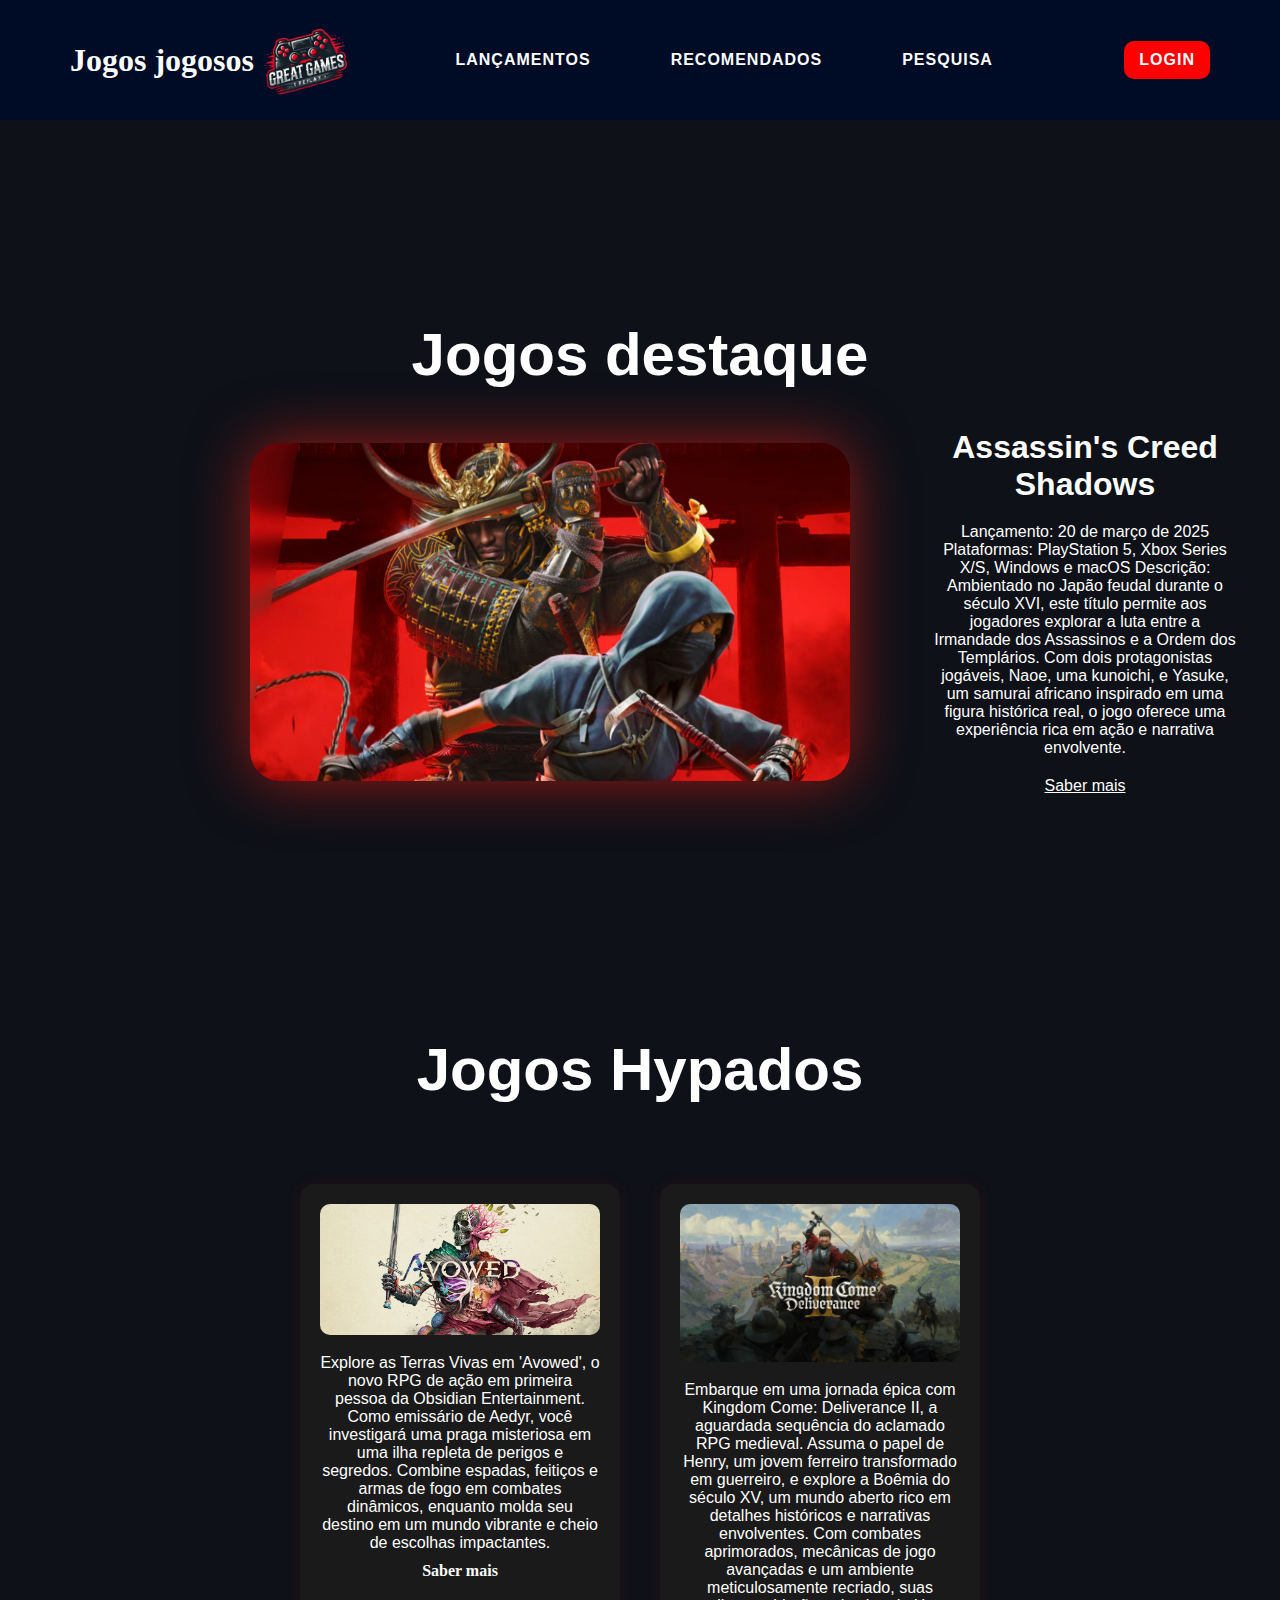
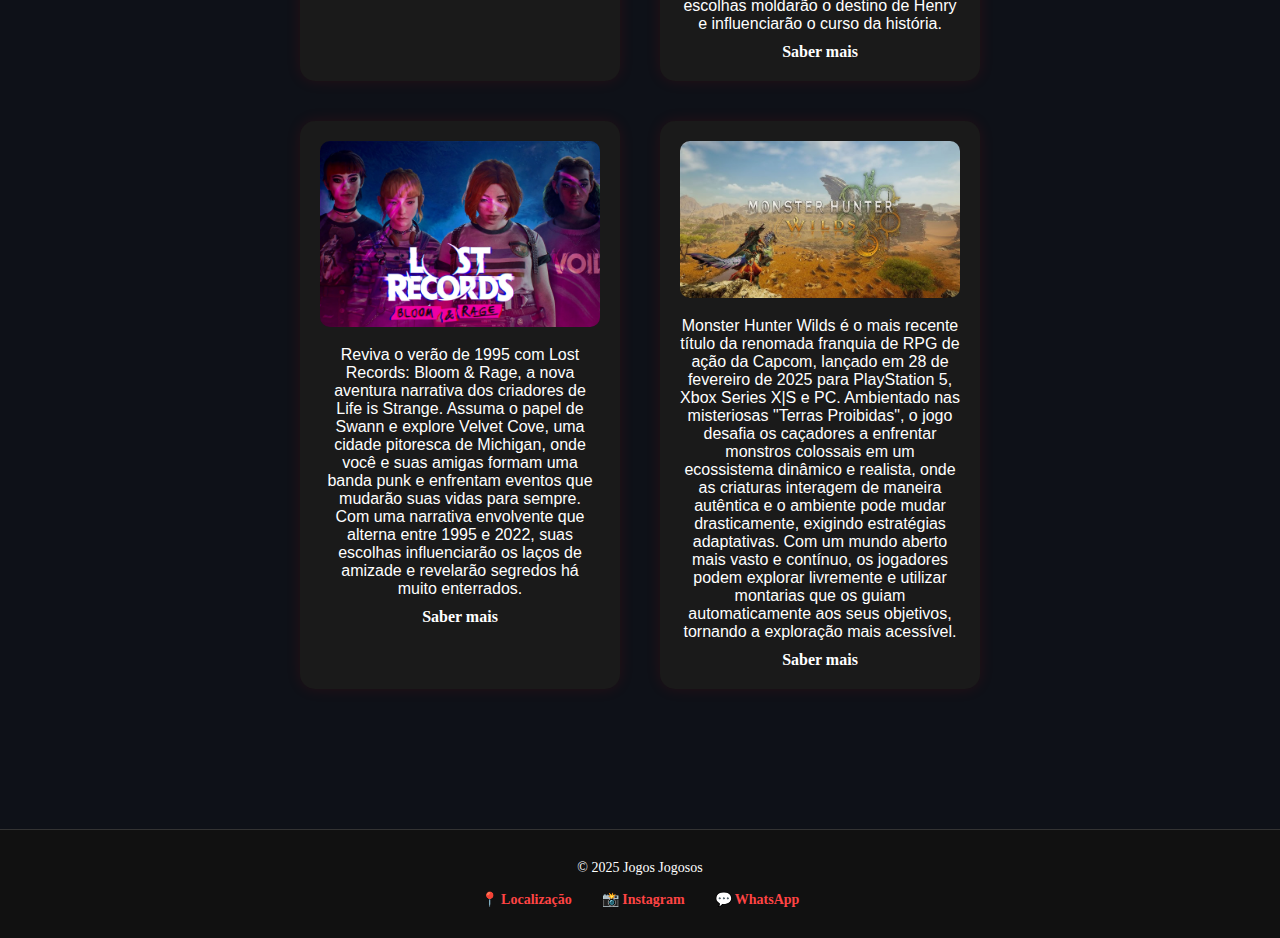
==== Trabalho login/Trabalho/index.html @ 49ce5caf "Site semi pronto" ====
<!DOCTYPE html>
<html lang="pt-br">
<head>
    <meta charset="UTF-8">
    <meta name="viewport" content="width=device-width, initial-scale=1.0">
    <link rel="icon" type="image/png" href="./imagens/emoji.png">
    <link rel="stylesheet" href="styles.css">
    <title>Jogos jogosos</title>
</head>
<body>
    <header>
        <div class="logo-container">
            <h1>Jogos jogosos</h1>
            <img src="imagens/emoji.png" alt="Logo do site Jogos Jogosos" title="Voltar à página inicial">
        </div>
        <nav>
            <ul>
                <li><a href="#" class="menu-link">Lançamentos</a></li>
                <li><a href="#" class="menu-link">Recomendados</a></li>
                <li><a href="#" class="menu-link">Pesquisa</a></li>
            </ul>
        </nav>
        <div class="login-container">
            <a href="login.html" class="login">Login</a>
        </div>
    </header>
    <main>
        <section class="jogo-destaque">
            <div class="titulo"><h1>Jogos destaque</h1></div>
            <article class="destaque-container">
                <img src="imagens/thk.jpg" alt="Imagem do jogo destaque do mês" title="Jogo Assassin's Creed Shadows">
                <div class="destaque-descricao">
                    <h2>Assassin's Creed Shadows</h2>
                    <p>Lançamento: 20 de março de 2025 Plataformas: PlayStation 5, Xbox Series X/S, Windows e macOS Descrição: Ambientado no Japão feudal durante o século XVI, este título permite aos jogadores explorar a luta entre a Irmandade dos Assassinos e a Ordem dos Templários. Com dois protagonistas jogáveis, Naoe, uma kunoichi, e Yasuke, um samurai africano inspirado em uma figura histórica real, o jogo oferece uma experiência rica em ação e narrativa envolvente.</p>
                    <a href="#">Saber mais</a>
                </div>
            </article>
        </section>

        

        <div class="titulo"><h1>Jogos Hypados</h1></div>
        <section class="jogos-lista">
            <article class="jogo-card">
              <img src="imagens/Avowed.jpg" alt="Imagem do jogo Avowed" title="Clique aqui para ter mais informações">
              <p>Explore as Terras Vivas em 'Avowed', o novo RPG de ação em primeira pessoa da Obsidian Entertainment. Como emissário de Aedyr, você investigará uma praga misteriosa em uma ilha repleta de perigos e segredos. Combine espadas, feitiços e armas de fogo em combates dinâmicos, enquanto molda seu destino em um mundo vibrante e cheio de escolhas impactantes.</p>
              <a href="https://store.steampowered.com/app/2457220/Avowed/">Saber mais</a>
            </article>
          
            <article class="jogo-card">
              <img src="imagens/kingdom-come-deliverance-2.jpg" alt="Imagem do jogo kingdom-come-deliverance-2" title="Clique aqui para ter mais informações">
              <p>Embarque em uma jornada épica com Kingdom Come: Deliverance II, a aguardada sequência do aclamado RPG medieval. Assuma o papel de Henry, um jovem ferreiro transformado em guerreiro, e explore a Boêmia do século XV, um mundo aberto rico em detalhes históricos e narrativas envolventes. Com combates aprimorados, mecânicas de jogo avançadas e um ambiente meticulosamente recriado, suas escolhas moldarão o destino de Henry e influenciarão o curso da história.</p>
              <a href="https://store.steampowered.com/app/1771300/Kingdom_Come_Deliverance_II/">Saber mais</a>
            </article>
          
            <article class="jogo-card">
              <img src="imagens/Lost Records.webp" alt="Imagem do jogo Lost Records" title="Clique aqui para ter mais informações">
              <p>Reviva o verão de 1995 com Lost Records: Bloom & Rage, a nova aventura narrativa dos criadores de Life is Strange. Assuma o papel de Swann e explore Velvet Cove, uma cidade pitoresca de Michigan, onde você e suas amigas formam uma banda punk e enfrentam eventos que mudarão suas vidas para sempre. Com uma narrativa envolvente que alterna entre 1995 e 2022, suas escolhas influenciarão os laços de amizade e revelarão segredos há muito enterrados.</p>
              <a href="https://store.steampowered.com/app/1902960/Lost_Records_Bloom__Rage/">Saber mais</a>
            </article>
          
            <article class="jogo-card">
              <img src="imagens/Monster Hunter Wilds.jpg" alt="Imagem do jogo Monster Hunter Wilds" title="Clique aqui para ter mais informações">
              <p>Monster Hunter Wilds é o mais recente título da renomada franquia de RPG de ação da Capcom, lançado em 28 de fevereiro de 2025 para PlayStation 5, Xbox Series X|S e PC. Ambientado nas misteriosas "Terras Proibidas", o jogo desafia os caçadores a enfrentar monstros colossais em um ecossistema dinâmico e realista, onde as criaturas interagem de maneira autêntica e o ambiente pode mudar drasticamente, exigindo estratégias adaptativas. Com um mundo aberto mais vasto e contínuo, os jogadores podem explorar livremente e utilizar montarias que os guiam automaticamente aos seus objetivos, tornando a exploração mais acessível.</p>
              <a href="https://store.steampowered.com/app/2246340/Monster_Hunter_Wilds/">Saber mais</a>
            </article>
          </section>
    </main>

    <footer class="site-footer">
        <p>&copy; 2025 Jogos Jogosos</p>
        <div class="footer-links">
          <a href="https://www.google.com/maps" target="_blank">📍 Localização</a>
          <a href="https://www.instagram.com/" target="_blank">📸 Instagram</a>
          <a href="https://wa.me/55999999999" target="_blank">💬 WhatsApp</a>
        </div>
      </footer>
      
</body>
</html>
---- Trabalho login/Trabalho/styles.css ----
* {
    margin: 0;
    padding: 0;
    box-sizing: border-box;
    color: white;
}

body {
    background-color: #0E1118;
}

header {
    display: flex;
    align-items: center;
    justify-content: space-between;
    padding: 10px 20px;
    background-color: #000b26;
}

.logo-container {
    display: flex;
    align-items: center;
    margin-left: 50px;
}

.logo-container img {
    width: 100px;
    height: auto;
    margin-right: 10px;
}

nav ul {
    display: flex;
    list-style: none;
    gap: 50px;
    padding: 0;
}

nav ul li {
    font-family: 'Source Sans Pro', sans-serif;
    font-size: 16px;
    font-weight: bolder;
    text-transform: uppercase;
    letter-spacing: 1px;
}

.menu-link {
    text-decoration: none;
    padding: 10px 15px;
    border-radius: 5px;
    transition: background-color 0.3s ease;
    cursor: pointer;
}

.menu-link:hover {
    background-color: #444;
}

.login-container {
    margin-left: 40px;
    margin-right: 50px;
}

.login {
    font-family: 'Source Sans Pro', sans-serif;
    font-size: 16px;
    font-weight: bolder;
    text-transform: uppercase;
    letter-spacing: 1px;
    display: inline-block;
    text-decoration: none;
    padding: 10px 15px;
    background-color: red;
    border-radius: 10px;
    transition: none;
    cursor: pointer;
}
.menu-link-login:hover {
    background-color: red;
}

.jogo-destaque {
    margin-top: 200px;
    margin-bottom: 200px;
}

/* --------Jogo destaque------- */

main {
    background-color: #0E1118;
}

.destaque-container {
    display: flex;
    align-items: flex-start;
    padding: 40px;
    gap: 80px;
    align-items: center;
    padding-left: 250px;
}

.destaque-container img {
    width: 600px;
    margin: 0;
    padding: 0;
    border-radius: 30px;
    box-shadow: 0 0 60px #951a16;
    
}

.destaque-descricao {
    display: flex;
    flex-direction: column;
    align-items: center;
    text-align: center;
    gap: 20px;
    max-width: 600px;
    margin: 0;
    font-family: 'Source Sans Pro', sans-serif;
    
    
}

.destaque-descricao h2 {
    font-size: 32px;
}


/*-----Jogos esperados----- */


.titulo {
    text-align: center;
    font-family: 'Source Sans Pro', sans-serif;
    font-size: 30px;
}

.jogos-lista {
    display: grid;
    grid-template-columns: repeat(2, 1fr);
    gap: 40px;
    padding: 80px 300px;
}

.jogo-card {
    background-color: #1a1a1a;
    border-radius: 15px;
    padding: 20px;
    text-align: center;
    box-shadow: 0 0 15px rgba(255, 0, 0, 0.1);
    
}

.jogo-card img {
    width: 100%;
    border-radius: 10px;
    margin-bottom: 15px;
}

.jogo-card p {
    margin-bottom: 10px;
    font-family: 'Source Sans Pro', sans-serif;
}

.jogo-card a {
    color: white;
    text-decoration: none;
    font-weight: bold;
    transition: color 0.3s ease;
}

.jogo-card a:hover {
    color: #ff6666;
}

/* -----rodapé------- */

.site-footer {
    background-color: #111;
    color: #ccc;
    text-align: center;
    padding: 30px 20px;
    font-size: 14px;
    margin-top: 60px;
    border-top: 1px solid #333;
}

.footer-links {
    margin-top: 15px;
    display: flex;
    justify-content: center;
    gap: 30px;
    flex-wrap: wrap;
}

.footer-links a {
    color: #ff4444;
    text-decoration: none;
    font-weight: bold;
    transition: color 0.3s ease;
}

.footer-links a:hover {
    color: #fff;
}
/*---------Tela de login-------*/
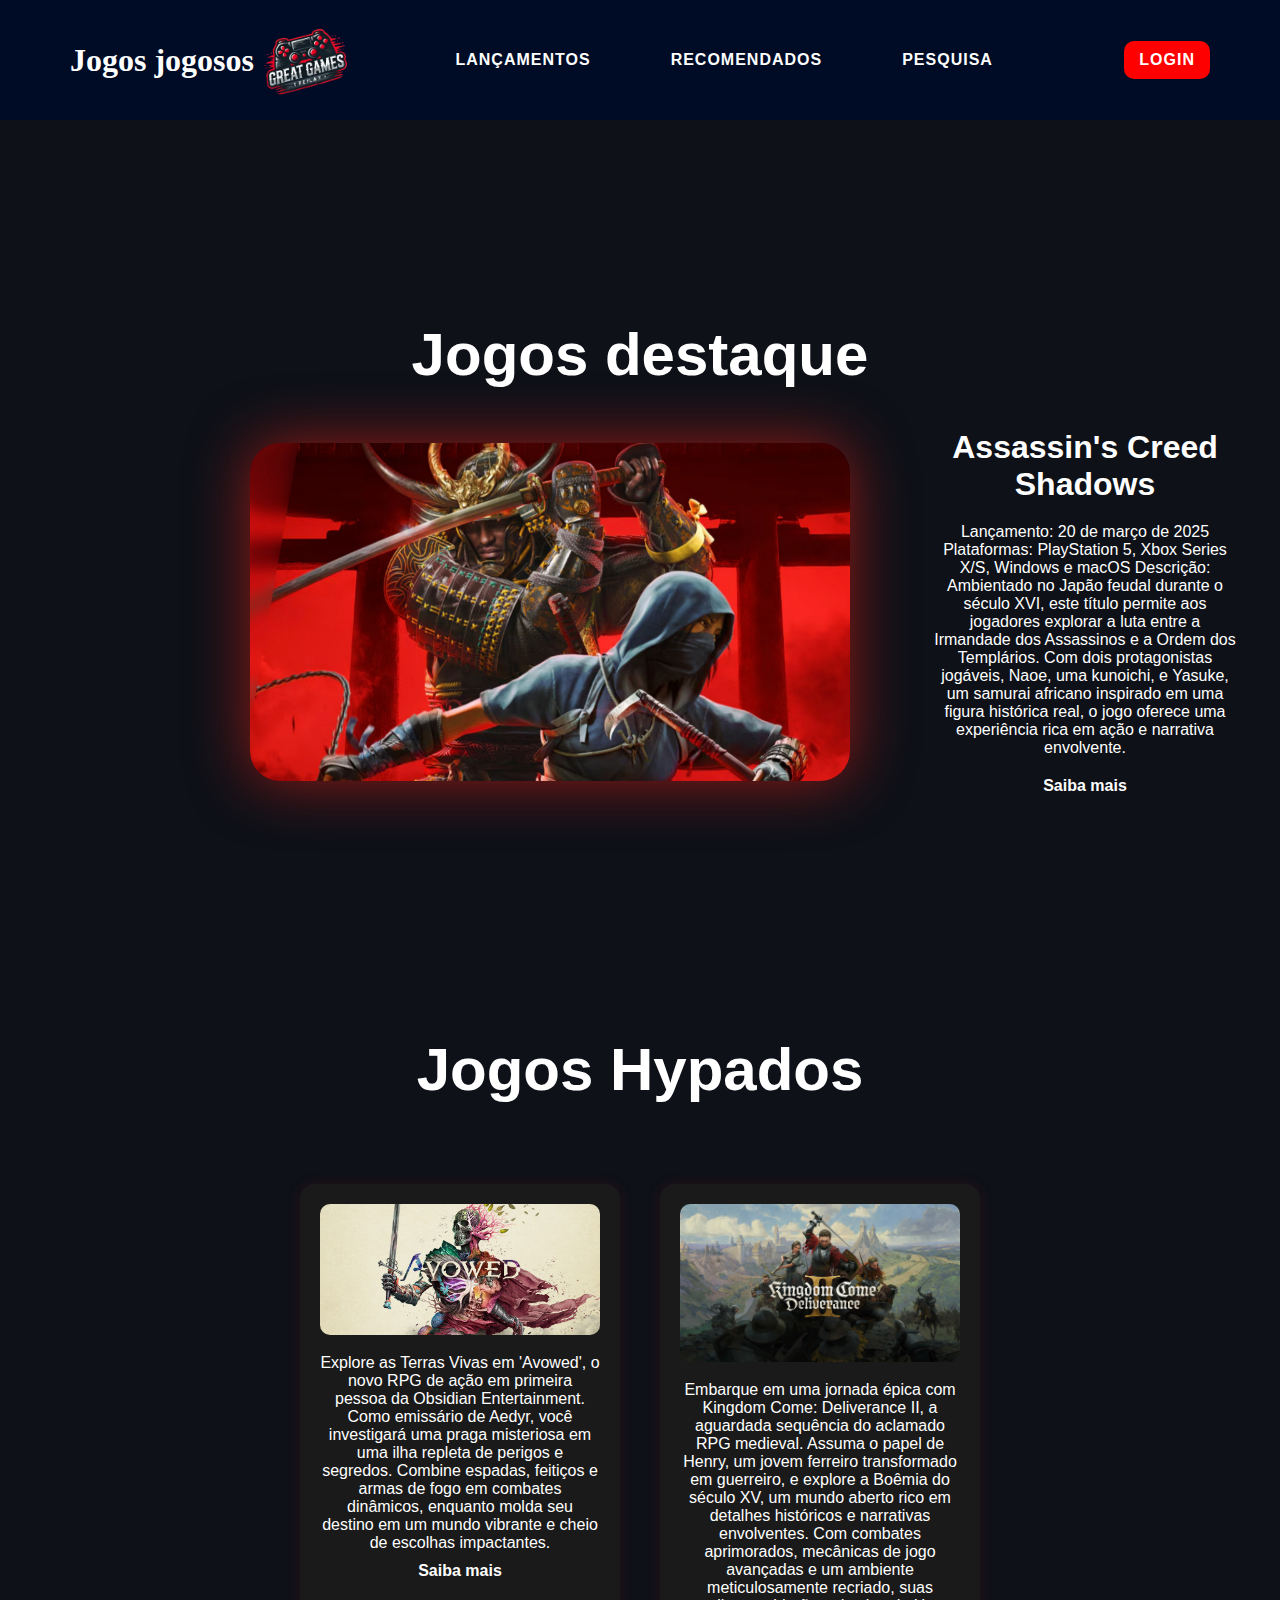
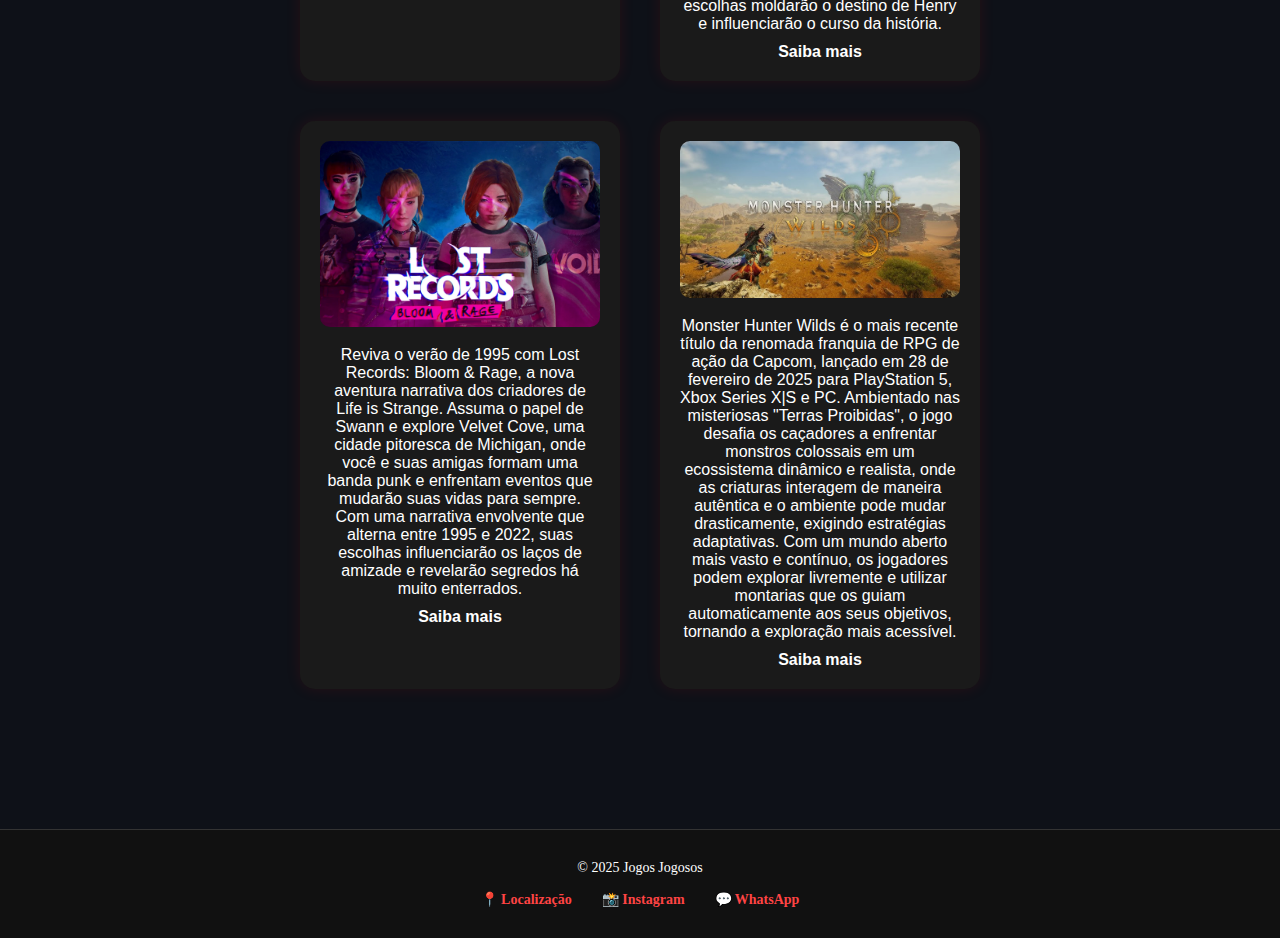
==== commit 4a146eff: "Saber mais trocado" ====
--- a/Trabalho login/Trabalho/index.html
+++ b/Trabalho login/Trabalho/index.html
@@ -32,7 +32,7 @@
                 <div class="destaque-descricao">
                     <h2>Assassin's Creed Shadows</h2>
                     <p>Lançamento: 20 de março de 2025 Plataformas: PlayStation 5, Xbox Series X/S, Windows e macOS Descrição: Ambientado no Japão feudal durante o século XVI, este título permite aos jogadores explorar a luta entre a Irmandade dos Assassinos e a Ordem dos Templários. Com dois protagonistas jogáveis, Naoe, uma kunoichi, e Yasuke, um samurai africano inspirado em uma figura histórica real, o jogo oferece uma experiência rica em ação e narrativa envolvente.</p>
-                    <a href="#">Saber mais</a>
+                    <a href="https://store.ubisoft.com/ofertas/assassins-creed-shadows/660e5a03fbff4e2940488bcd.html?lang=pt_BR" class="saiba-mais">Saiba mais</a>
                 </div>
             </article>
         </section>
@@ -44,25 +44,25 @@
             <article class="jogo-card">
               <img src="imagens/Avowed.jpg" alt="Imagem do jogo Avowed" title="Clique aqui para ter mais informações">
               <p>Explore as Terras Vivas em 'Avowed', o novo RPG de ação em primeira pessoa da Obsidian Entertainment. Como emissário de Aedyr, você investigará uma praga misteriosa em uma ilha repleta de perigos e segredos. Combine espadas, feitiços e armas de fogo em combates dinâmicos, enquanto molda seu destino em um mundo vibrante e cheio de escolhas impactantes.</p>
-              <a href="https://store.steampowered.com/app/2457220/Avowed/">Saber mais</a>
+              <a href="https://store.steampowered.com/app/2457220/Avowed/" class="saiba-mais">Saiba mais</a>
             </article>
           
             <article class="jogo-card">
               <img src="imagens/kingdom-come-deliverance-2.jpg" alt="Imagem do jogo kingdom-come-deliverance-2" title="Clique aqui para ter mais informações">
               <p>Embarque em uma jornada épica com Kingdom Come: Deliverance II, a aguardada sequência do aclamado RPG medieval. Assuma o papel de Henry, um jovem ferreiro transformado em guerreiro, e explore a Boêmia do século XV, um mundo aberto rico em detalhes históricos e narrativas envolventes. Com combates aprimorados, mecânicas de jogo avançadas e um ambiente meticulosamente recriado, suas escolhas moldarão o destino de Henry e influenciarão o curso da história.</p>
-              <a href="https://store.steampowered.com/app/1771300/Kingdom_Come_Deliverance_II/">Saber mais</a>
+              <a href="https://store.steampowered.com/app/1771300/Kingdom_Come_Deliverance_II/" class="saiba-mais">Saiba mais</a>
             </article>
           
             <article class="jogo-card">
               <img src="imagens/Lost Records.webp" alt="Imagem do jogo Lost Records" title="Clique aqui para ter mais informações">
               <p>Reviva o verão de 1995 com Lost Records: Bloom & Rage, a nova aventura narrativa dos criadores de Life is Strange. Assuma o papel de Swann e explore Velvet Cove, uma cidade pitoresca de Michigan, onde você e suas amigas formam uma banda punk e enfrentam eventos que mudarão suas vidas para sempre. Com uma narrativa envolvente que alterna entre 1995 e 2022, suas escolhas influenciarão os laços de amizade e revelarão segredos há muito enterrados.</p>
-              <a href="https://store.steampowered.com/app/1902960/Lost_Records_Bloom__Rage/">Saber mais</a>
+              <a href="https://store.steampowered.com/app/1902960/Lost_Records_Bloom__Rage/" class="saiba-mais">Saiba mais</a>
             </article>
           
             <article class="jogo-card">
               <img src="imagens/Monster Hunter Wilds.jpg" alt="Imagem do jogo Monster Hunter Wilds" title="Clique aqui para ter mais informações">
               <p>Monster Hunter Wilds é o mais recente título da renomada franquia de RPG de ação da Capcom, lançado em 28 de fevereiro de 2025 para PlayStation 5, Xbox Series X|S e PC. Ambientado nas misteriosas "Terras Proibidas", o jogo desafia os caçadores a enfrentar monstros colossais em um ecossistema dinâmico e realista, onde as criaturas interagem de maneira autêntica e o ambiente pode mudar drasticamente, exigindo estratégias adaptativas. Com um mundo aberto mais vasto e contínuo, os jogadores podem explorar livremente e utilizar montarias que os guiam automaticamente aos seus objetivos, tornando a exploração mais acessível.</p>
-              <a href="https://store.steampowered.com/app/2246340/Monster_Hunter_Wilds/">Saber mais</a>
+              <a href="https://store.steampowered.com/app/2246340/Monster_Hunter_Wilds/" class="saiba-mais">Saiba mais</a>
             </article>
           </section>
     </main>
--- a/Trabalho login/Trabalho/styles.css
+++ b/Trabalho login/Trabalho/styles.css
@@ -79,12 +79,12 @@
     background-color: red;
 }
 
+/* --------Jogo destaque------- */
+
 .jogo-destaque {
     margin-top: 200px;
     margin-bottom: 200px;
 }
-
-/* --------Jogo destaque------- */
 
 main {
     background-color: #0E1118;
@@ -125,6 +125,16 @@
     font-size: 32px;
 }
 
+.saiba-mais {
+    font-family: 'Source Sans Pro', sans-serif;
+    text-decoration: none;
+    font-weight: bold;
+    transition: color 0.3s ease;
+}
+
+.saiba-mais:hover {
+    color: #ff6666;
+}
 
 /*-----Jogos esperados----- */
 
@@ -162,17 +172,6 @@
     font-family: 'Source Sans Pro', sans-serif;
 }
 
-.jogo-card a {
-    color: white;
-    text-decoration: none;
-    font-weight: bold;
-    transition: color 0.3s ease;
-}
-
-.jogo-card a:hover {
-    color: #ff6666;
-}
-
 /* -----rodapé------- */
 
 .site-footer {
